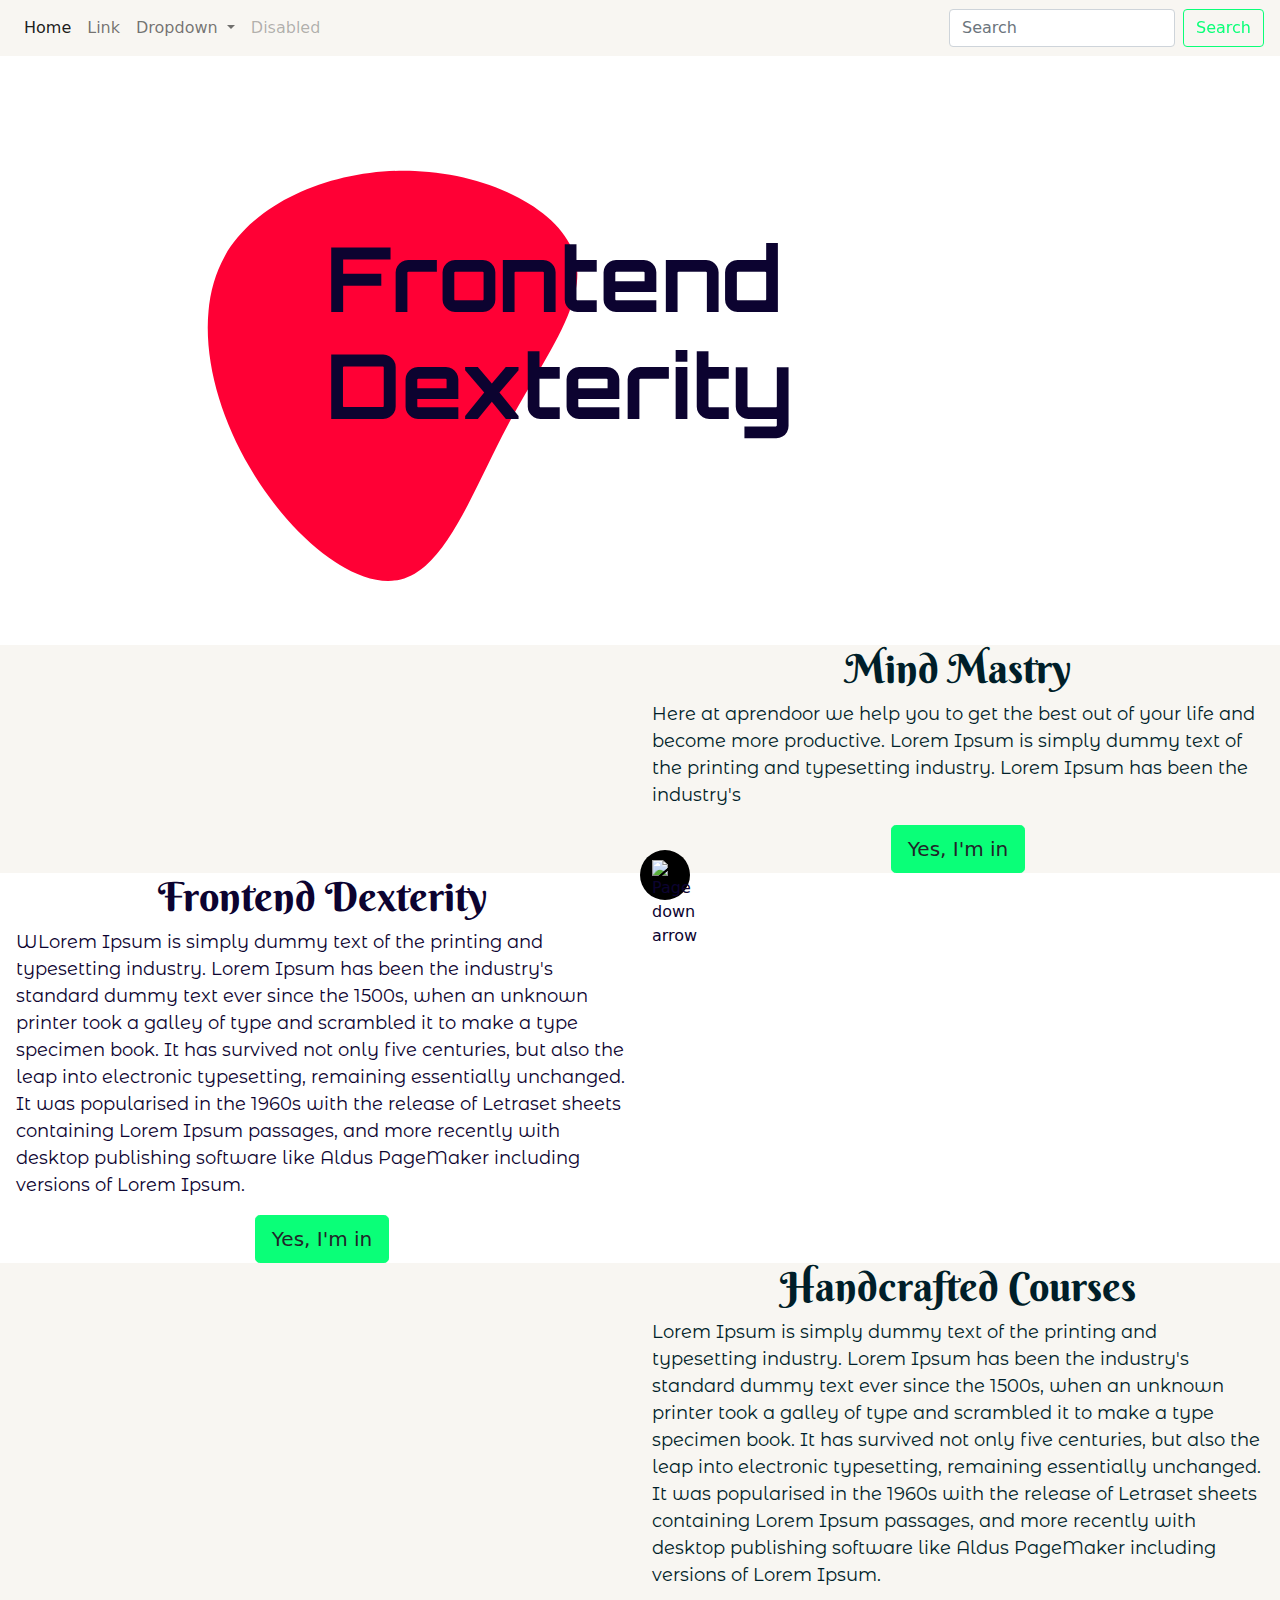
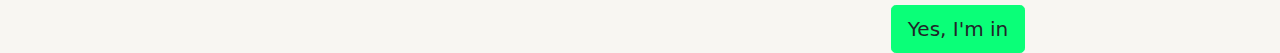
==== fake-index.html @ 26c96b70 "website initial update" ====
<!DOCTYPE html>
<html lang="en">
<head>
    <meta charset="UTF-8">
    <meta name="viewport" content="width=device-width, initial-scale=1.0">
    <link href="https://fonts.googleapis.com/css2?family=Berkshire+Swash&family=Bitter&family=Chelsea+Market&family=Cinzel+Decorative:wght@900&family=Montserrat+Alternates:wght@500&family=Montserrat+Subrayada:wght@700&family=Montserrat:wght@500&family=Orbitron:wght@500&family=Righteous&family=Rubik&display=swap" rel="stylesheet">
    <link rel="stylesheet" href="css/custom-bootstrap.css">
    <link rel="stylesheet" href="css/custom-style.css">
    <script src="../Aprendoor/js/lottie-player.js"></script>
    
    <title>Aprendoor</title>
</head>
<body>
    
    <nav class="navbar navbar-expand-lg navbar-light bg-light"> <!--Navigation bar-->
        <div class="container-fluid">
            <img src="media/anim-aprendoor.gif" alt="">
          <!-- <a class="navbar-brand" href="#">Aprendoor</a> -->
          <button class="navbar-toggler" type="button" data-toggle="collapse" data-target="#navbarSupportedContent" aria-controls="navbarSupportedContent" aria-expanded="false" aria-label="Toggle navigation">
            <span class="navbar-toggler-icon"></span>
          </button>
          <div class="collapse navbar-collapse" id="navbarSupportedContent">
            <ul class="navbar-nav mr-auto mb-2 mb-lg-0">
              <li class="nav-item">
                <a class="nav-link active" aria-current="page" href="#">Home</a>
              </li>
              <li class="nav-item">
                <a class="nav-link" href="#">Link</a>
              </li>
              <li class="nav-item dropdown">
                <a class="nav-link dropdown-toggle" href="#" id="navbarDropdown" role="button" data-toggle="dropdown" aria-expanded="false">
                  Dropdown
                </a>
                <ul class="dropdown-menu" aria-labelledby="navbarDropdown">
                  <li><a class="dropdown-item" href="#">Action</a></li>
                  <li><a class="dropdown-item" href="#">Another action</a></li>
                  <li><hr class="dropdown-divider"></li>
                  <li><a class="dropdown-item" href="#">Something else here</a></li>
                </ul>
              </li>
              <li class="nav-item">
                <a class="nav-link disabled" href="#" tabindex="-1" aria-disabled="true">Disabled</a>
              </li>
            </ul>
            <form class="d-flex">
              <input class="form-control mr-2" type="search" placeholder="Search" aria-label="Search">
              <button class="btn btn-outline-success" type="submit">Search</button>
            </form>
          </div>
        </div>
      </nav> <!--ENd of navigation bar-->

    
    <div class="container-fluid main-container "   > <!-- Main container FLuid-->

      
    <div class="row mx-0"> <!--  Main row -->
          <div class="down-arrow">
            <img src="../Aprendoor/media/arrow-down.svg" alt="Page down arrow" >
          </div>
          <div class="particles-js">
            <div id = "particles-js"></div>
          </div>
          
            <div class="col hero-col"> <!-- carousel col -->
                <div id="carouselExampleControls" class="carousel slide" data-ride="carousel">
                    <div class="carousel-inner">

                      <div class="carousel-item  active" data-interval="10000" >
                        <h1 class= "svg-text ">Frontend Dexterity</h1>                         
                        <svg class="blob" viewBox="-30 0 400 180" xmlns="http://www.w3.org/2000/svg">                            
                            <path fill="#FF0035" d="M49.3,-36.1C53.5,-21.3,39.2,-3.5,27.9,17.6C16.6,38.7,8.3,63.1,-6.2,66.7C-20.7,70.3,-41.4,53.1,-54.3,31C-67.3,8.9,-72.5,-18,-62.2,-36.3C-51.8,-54.6,-25.9,-64.4,-1.7,-63.4C22.6,-62.4,45.2,-50.8,49.3,-36.1Z" transform="translate(100 100)" />
                          </svg>                        
                      </div>

                      <div class="carousel-item" data-interval="10000">
                        <h1 class= "svg-text">Mind Mastery</h1>
                        <div >
                        <svg class="blob" viewBox="-40 15 400 180" xmlns="http://www.w3.org/2000/svg">
                            <path fill="#4ad128" d="M50.6,-41.8C64.4,-36.8,73.6,-18.4,71.6,-2C69.7,14.5,56.6,29,42.8,42C29,55,14.5,66.6,-1,67.5C-16.4,68.5,-32.8,58.9,-48.2,45.9C-63.6,32.8,-78,16.4,-79.8,-1.8C-81.6,-20,-70.8,-40.1,-55.5,-45C-40.1,-49.9,-20,-39.8,-0.8,-39C18.4,-38.2,36.8,-46.7,50.6,-41.8Z" transform="translate(100 100)" />
                          </svg>
                        </div>
                      </div>

                      <div class="carousel-item" data-interval="10000">
                        <h1 class= "svg-text ">Code Generators</h1>
                        <svg class="blob" viewBox="-30 0 400 180" xmlns="http://www.w3.org/2000/svg">
                            <path fill="#910da8" d="M52.2,-32.9C59,-18.3,50,2.7,38.6,23.7C27.3,44.8,13.6,65.9,-0.5,66.2C-14.7,66.5,-29.4,46,-41.5,24.5C-53.6,3,-63.1,-19.4,-55.7,-34.4C-48.4,-49.3,-24.2,-56.7,-0.8,-56.3C22.7,-55.8,45.3,-47.5,52.2,-32.9Z" transform="translate(100 100)" />
                          </svg>  
                      </div>

                      <div class="carousel-item" data-interval="10000">
                        <h1 class= "svg-text  ">Almighty Python</h1>
                        <svg class="blob" viewBox="-10 0 400 180" xmlns="http://www.w3.org/2000/svg">
                            <path fill="#F0C808" d="M51.6,-43.5C66.7,-36.5,78.6,-18.3,73.8,-4.8C69,8.6,47.4,17.3,32.3,31.4C17.3,45.6,8.6,65.4,1,64.4C-6.7,63.4,-13.3,41.7,-20.3,27.5C-27.2,13.3,-34.3,6.7,-40.5,-6.2C-46.7,-19,-51.9,-38,-44.9,-45C-38,-51.9,-19,-46.8,-0.4,-46.5C18.3,-46.1,36.5,-50.5,51.6,-43.5Z" transform="translate(100 100)" />
                          </svg>
                      </div>

                      <div class="carousel-item " data-interval="10000">
                        <h1 class= "svg-text ">Essential AI & ML </h1>
                        <svg class="blob" viewBox="-50 0 400 180" xmlns="http://www.w3.org/2000/svg">
                            <path fill="#2c1199" d="M33.8,-37.3C48.6,-27.9,68.6,-21.8,74.8,-9.8C81,2.2,73.3,20,61.4,30.5C49.5,41,33.3,44.1,20.4,43.2C7.5,42.4,-2.2,37.5,-17.8,37C-33.4,36.5,-54.9,40.3,-66.8,32.4C-78.7,24.5,-81,4.9,-78,-14C-74.9,-32.9,-66.5,-51,-52.6,-60.6C-38.7,-70.2,-19.4,-71.1,-4.9,-65.3C9.5,-59.4,19,-46.7,33.8,-37.3Z" transform="translate(100 100)" />
                          </svg>      
                      </div>

                      <div class="carousel-item" data-interval="10000">
                        <h1 class= "svg-text  ">Handcrafted Courses</h1>
                        <svg class="blob" viewBox="-30 6 400 180" xmlns="http://www.w3.org/2000/svg">
                            <path fill="#F0C808" d="M48.8,-45.1C55.4,-30.6,47.5,-10.8,40.3,4.5C33.1,19.8,26.5,30.5,12.8,43.7C-0.9,56.8,-21.6,72.4,-33.6,67.5C-45.7,62.6,-49,37.3,-52.4,14.3C-55.7,-8.6,-59.1,-29.2,-50.4,-44.2C-41.6,-59.2,-20.8,-68.6,0.1,-68.7C21.1,-68.8,42.1,-59.6,48.8,-45.1Z" transform="translate(100 100)" />
                          </svg>       
                      </div>

                      <div class="carousel-item" data-interval="10000">
                        <h1 class= "svg-text ">Awesome Resources and Reviews</h1>
                        <svg class="blob" viewBox="-40 0 400 180" xmlns="http://www.w3.org/2000/svg">
                            <path fill="#f74d0a" d="M25,-42.1C32.1,-29.2,37.4,-21.5,46.9,-10.8C56.5,-0.1,70.4,13.7,66,19.6C61.5,25.5,38.6,23.6,24.5,33.3C10.5,43,5.2,64.4,-6.8,73.8C-18.9,83.2,-37.8,80.6,-47.8,69.6C-57.9,58.6,-59,39,-62.9,21.7C-66.7,4.4,-73.3,-10.8,-69.9,-23.1C-66.4,-35.5,-53,-45,-39.7,-55.9C-26.4,-66.7,-13.2,-78.9,-2.1,-76C8.9,-73,17.9,-55,25,-42.1Z" transform="translate(100 100)" />
                          </svg>
                      </div>
                      
                      <div class="carousel-item" data-interval="10000">
                        <h1 class= "svg-text ">Codepen & Github collections</h1>
                        <svg class="blob" viewBox="-8 0 400 180" xmlns="http://www.w3.org/2000/svg">
                            <path fill="#187a01" d="M29.3,-45.2C36.6,-35,40.3,-24.6,49.1,-12.4C57.9,-0.2,71.8,13.8,69.4,23C67,32.2,48.3,36.5,34,39C19.8,41.6,9.9,42.4,2.5,39C-5,35.6,-9.9,28,-22.7,25C-35.5,22,-56.1,23.5,-69.4,14.9C-82.7,6.4,-88.7,-12.2,-79.6,-21.5C-70.5,-30.7,-46.4,-30.7,-30.7,-38.2C-14.9,-45.7,-7.4,-60.7,1.8,-63.1C11,-65.5,22,-55.4,29.3,-45.2Z" transform="translate(100 100)" />
                          </svg>
                      </div>

                      <div class="carousel-item" data-interval="10000">
                        <h1 class= "svg-text ">Interviews & All</h1>
                        <svg class="blob" viewBox="-30 15 400 180" xmlns="http://www.w3.org/2000/svg">
                            <path fill="#fc0595 " d="M42.2,-41.6C47.5,-36.9,39.6,-18.5,39.2,-0.4C38.8,17.7,46,35.4,40.7,47.2C35.4,58.9,17.7,64.6,-1.1,65.7C-19.9,66.8,-39.7,63.2,-52.6,51.5C-65.5,39.7,-71.4,19.9,-69.5,1.9C-67.6,-16.1,-57.9,-32.2,-45.1,-36.9C-32.2,-41.6,-16.1,-34.8,1.2,-36C18.5,-37.2,36.9,-46.3,42.2,-41.6Z" transform="translate(100 100)" />
                          </svg>
                      </div>
                      
                    </div>
                    <a class="carousel-control-prev" href="#carouselExampleControls" role="button" data-slide="prev">
                      <span class="carousel-control-prev-icon" aria-hidden="true"></span>
                      <span class="sr-only">Previous</span>
                    </a>
                    <a class="carousel-control-next" href="#carouselExampleControls" role="button" data-slide="next">
                      <span class="carousel-control-next-icon" aria-hidden="true"></span>
                      <span class="sr-only">Next</span>
                    </a>
                  </div>
            </div>  <!-- End of carousel col -->
        
        
    </div> <!-- End Main row -->

    <div class="container-fluid mt-4 bg-light text-dark"> <!--Front ENd -->
        <div class="row">
            <div class="col " >   <!--First block-->
              <lottie-player src="../Aprendoor/json/fox.json"  background="transparent"  speed="1"  loop  autoplay></lottie-player>
            </div>
            <div class="col content-discription-block">
              <h1>Mind Mastry</h1>
              <p>Here at aprendoor we help you to get the best out of your life and become more productive.
                Lorem Ipsum is simply dummy text of the printing and typesetting industry. Lorem Ipsum has been the industry's 
              </p>
              <button type="button" class="btn btn-success btn-lg">Yes, I'm in</button>
            </div>

        </div> <!--End of row-->

    </div> <!-- End of Front ENd -->
    
    <div class="container-fluid"> <!--Front ENd -->
        <div class="row">
            <div class="col content-discription-block ">   <!--Second block-->
              <h1>Frontend Dexterity</h1>
              <p>WLorem Ipsum is simply dummy text of the printing and typesetting industry. Lorem Ipsum has been the industry's standard dummy text ever since the 1500s, when an unknown printer took a galley of type and scrambled it to make a type specimen book. It has survived not only five centuries, but also the leap into electronic typesetting, remaining essentially unchanged. It was popularised in the 1960s with the release of Letraset sheets containing Lorem Ipsum passages, and more recently with desktop publishing software like Aldus PageMaker including versions of Lorem Ipsum.</p>
              <button type="button" class="btn btn-success btn-lg">Yes, I'm in</button>
            </div>
            <div class="col">
              <lottie-player src="../Aprendoor/json/html-css-crane.json"  background="transparent"  speed="1"  loop  autoplay></lottie-player>
            </div>

        </div> <!--End of row-->

    </div> <!-- End of Front ENd -->
    
    <div class="container-fluid bg-light text-dark"> <!--Front ENd -->
        <div class="row">
            <div class="col ">    <!--Third block-->
              <lottie-player src="../Aprendoor/json/articles.json"  background="transparent"  speed=".1"  loop  autoplay></lottie-player>
            </div>
            <div class="col content-discription-block">
              <h1>Handcrafted Courses</h1>
              <p>Lorem Ipsum is simply dummy text of the printing and typesetting industry. Lorem Ipsum has been the industry's standard dummy text ever since the 1500s, when an unknown printer took a galley of type and scrambled it to make a type specimen book. It has survived not only five centuries, but also the leap into electronic typesetting, remaining essentially unchanged. It was popularised in the 1960s with the release of Letraset sheets containing Lorem Ipsum passages, and more recently with desktop publishing software like Aldus PageMaker including versions of Lorem Ipsum.</p>
              <button type="button" class="btn btn-success btn-lg">Yes, I'm in</button>
            </div>
            
        </div> <!--End of row-->

    </div> <!-- End of Front ENd -->
    
    <div class="container-fluid"> <!--Front ENd -->
        <div class="row">
            <div class="col">     <!--Four block-->

            </div>
            <div class="col">

            </div>

        </div> <!--End of row-->

    </div> <!-- End of Front ENd -->
    </div>  <!-- ENd Main container FLuid-->
    
    
    <!--Footer area-->

    <!--End of Footer area-->

    
    <!--js for particle bg-->
    <script src="https://cdn.jsdelivr.net/npm/particles.js@2/particles.min.js"></script>
    <script src="js/particle-custom.js"></script>
    <!--Bootstrap and main Js -->
    <script src="js/main.js"></script>
    <script src="js/bootstrap.bundle.js"></script>
</body>
</html>
---- css/custom-style.css ----
html,body{
    background-color: white;
    color: rgb(12, 3, 48);
}
p{
    font-size: 18px !important;
    font-family: 'Montserrat Alternates', sans-serif !important;
}
h1{
    font-family: 'Berkshire Swash', cursive;
}
h2,h3,h4,h5,h6{
    font-family: 'Bitter', serif;
    /* font-family: 'Berkshire Swash', cursive; */
}
.navbar{
    z-index: 9999;
}
/* down-arrow */
.down-arrow{
    /* Enabled for white mode */
    border-radius: 50%;
    background-color: black;
    padding-top: 10px;
/* till here */
    position: absolute;
    width: 50px;
    height: 50px;
    bottom: 0px;
    left: 50%;
    z-index: 50;
    animation: down-button 2s linear infinite ;
}
@keyframes down-button{
    50%{ 
        transform: translateY(10px);
    }    
} 
/* End of down-arrow */

.main-container{
    padding:0 !important;
}
.color-dark{
    color: #001E29;
    display: inline-block;
}
.hero-col{
    pointer-events: none;
}
.particles-js{
    position: absolute;
    right: 0px;
    bottom: 0px;
    top:0px;
    left: 0px;
    width: 100%;
    overflow: hidden;
}
.blob{
    /* position: relative; */
    height: auto;
    display: flex;
    align-items: center;
    justify-content: center;
    float: right;    
}
.svg-text{    
    font-size: 7vw;
    font-weight: 700;
    /* font-family: monospace; */
    font-family: 'Orbitron', sans-serif;
    position: absolute;
    left: 50%;
    bottom:50%;
    transform: translate(-50%,50%);
    /* mix-blend-mode: difference;    Disabled just for white mode */
}
.content-discription-block{
    display: flex;
    flex-direction: column;
    align-items: center;
    justify-content: center;
}












/* Mind Mastery Section   */

.main-slanted-div{    
    width: 100%;
    height: 100%;
    display: flex;
    flex-direction: column;
    justify-content: center;
    align-items: center;
    text-align: center;    
    z-index: 1;
    position: relative;
    overflow: hidden;
    
}
.wave{
    position: absolute;
    top:0;
    right:0;
    left:0;
    bottom: 0;
    z-index: -1;
}

.mind-mastery-color{    
    font-family: 'Cinzel Decorative', cursive;
    z-index: 0;
}
.main-slanted-div::before{
    position: absolute;;
    background: linear-gradient(105deg,rgba(10, 255, 120,0.5),rgba(255, 255, 255,0.5));
    width: 100%;
    height: 100%;
    content: "";
    top:0px;
    bottom:0px;
    right: 0px;
    left: 0px;
    z-index: -1;
}

.mind-mastery-color::after{
    /* background:  url(../media/treeDoodlebear.png) no-repeat 70% bottom; */
    background: url(../media/squiggles\ sprat.png);
    background-size: 10cm;
    position: absolute;;
    width: 100%;
    height: 100%;
    content: "";
    top:0px;
    bottom:0px;
    right: 0px;
    left: 0px;
    /* -webkit-animation: bg-walk 100s infinite 0s forwards linear ;
    -moz-animation: bg-walk 100s infinite 0s forwards linear ;
    animation: bg-walk 100s infinite 0s forwards linear ; */
    z-index: -10;    
}


@-moz-keyframes bg-walk {
    0%{margin-left: 0px; }
    100%{ margin-left: -1000px;}
}
@-webkit-keyframes bg-walk {
    0%{margin-left: 0px;}
    100%{margin-left: -1000px;}
}
@keyframes bg-walk {
    0%{margin-left: 0px;}
    100%{margin-left: -1000px;}
}

.mm-content-container{
    
    background: linear-gradient(-45deg,rgba(74, 209, 40,.5),rgba(255,255,255,.4)),url(/Aprendoor/media/squiggles\ yellow-ribbon.png) left bottom  no-repeat,url(/Aprendoor/media/miroodles\ cloud-melon.png) right top no-repeat,url(/Aprendoor/media/squiggles\ sprat.png) center center no-repeat,url(/Aprendoor/media/treeDoodlebird.png) bottom right no-repeat,url(/Aprendoor/media/squiggles.png) top left no-repeat;
    background-attachment: fixed;
    background-size: cover,20vw,20vw,20vw,20vw,20vw;
    z-index: -1;    
}

.card-category{
    margin-bottom: 50px;
    border-radius: 2%;
    box-shadow: 0 0 5px 0px #a9aca9;
    display: flex !important;
    flex-direction: column;
    justify-content: center;
    align-items: center;
    text-align: center;
}
.card-category:hover{
    box-shadow: 0 0 2px 1px rgb(74, 209, 40) inset;
}
.card{
    margin-bottom: 50px;
    border-radius: 2%;
    box-shadow: 0 0 5px 0px #a9aca9;
}

.divider-mid{
    position: relative;
    background-color: hotpink;
    width: 300px;
    height: 2px;
    left: 50%;
    bottom: -50px;
    transform: translateX(-50%);
}
/* End of Mind mastery section */



.card-category-flat{
    display: block;
    float: right;
}
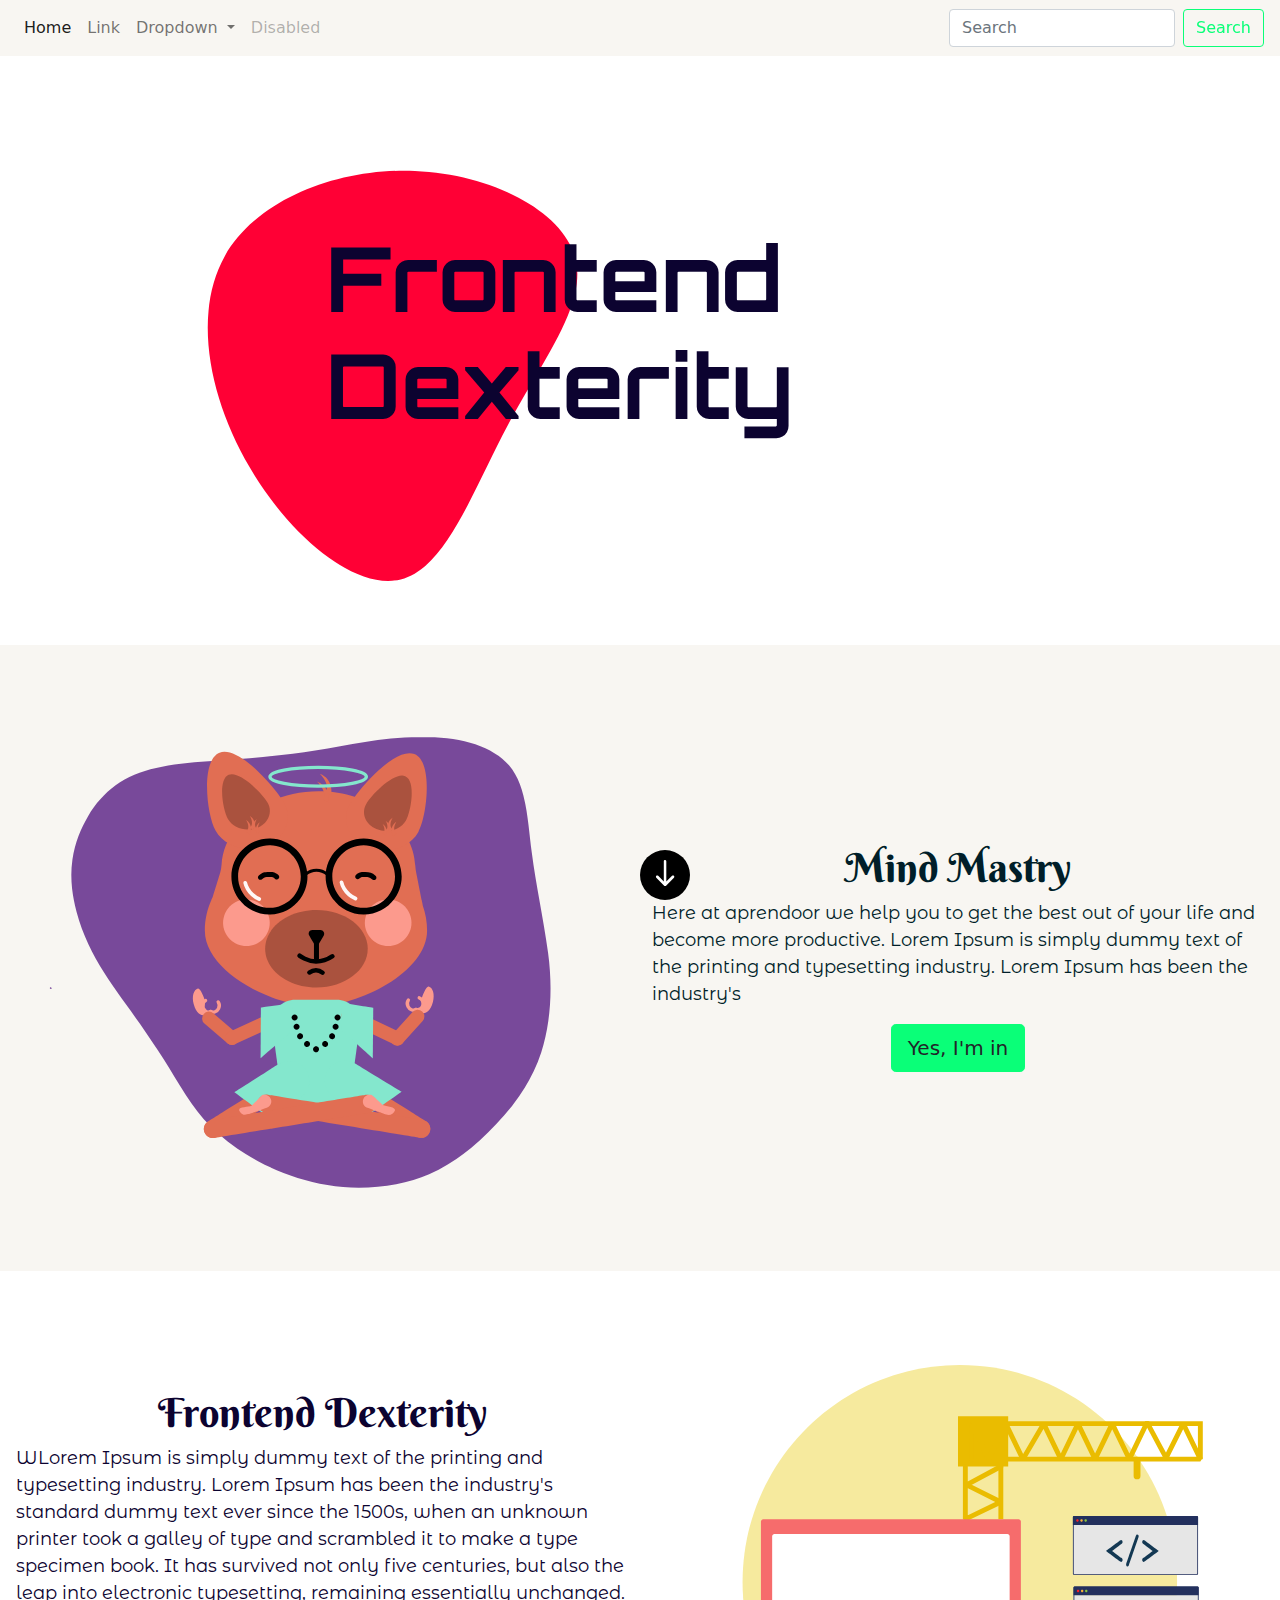
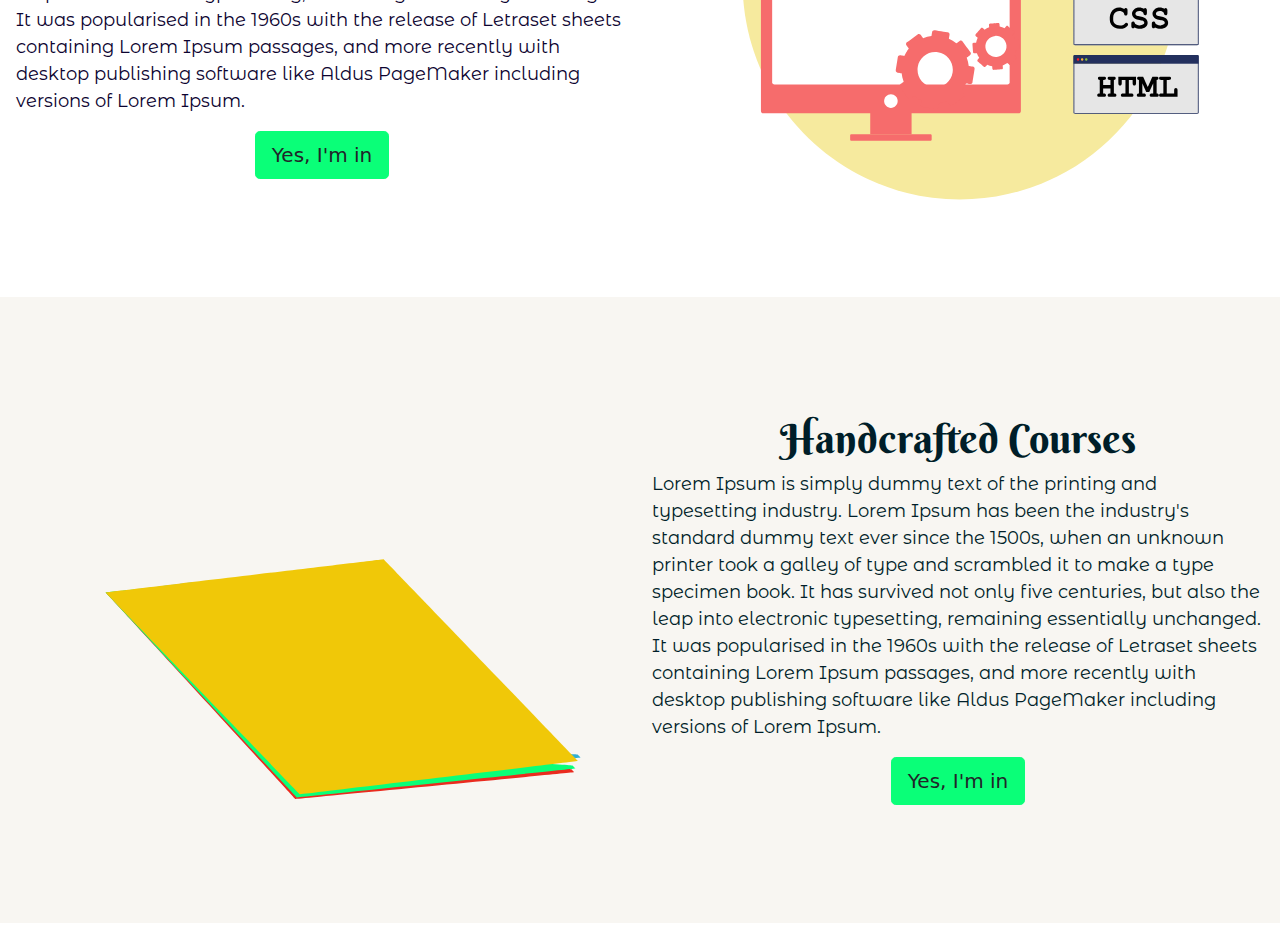
==== commit 2359ed28: "index connected to the mind mastery" ====
--- a/fake-index.html
+++ b/fake-index.html
@@ -6,7 +6,7 @@
     <link href="https://fonts.googleapis.com/css2?family=Berkshire+Swash&family=Bitter&family=Chelsea+Market&family=Cinzel+Decorative:wght@900&family=Montserrat+Alternates:wght@500&family=Montserrat+Subrayada:wght@700&family=Montserrat:wght@500&family=Orbitron:wght@500&family=Righteous&family=Rubik&display=swap" rel="stylesheet">
     <link rel="stylesheet" href="css/custom-bootstrap.css">
     <link rel="stylesheet" href="css/custom-style.css">
-    <script src="../Aprendoor/js/lottie-player.js"></script>
+    <script src="/js/lottie-player.js"></script>
     
     <title>Aprendoor</title>
 </head>
@@ -56,7 +56,7 @@
       
     <div class="row mx-0"> <!--  Main row -->
           <div class="down-arrow">
-            <img src="../Aprendoor/media/arrow-down.svg" alt="Page down arrow" >
+            <img src="/assets/img/arrow-down.svg" alt="Page down arrow" >
           </div>
           <div class="particles-js">
             <div id = "particles-js"></div>
@@ -149,7 +149,7 @@
     <div class="container-fluid mt-4 bg-light text-dark"> <!--Front ENd -->
         <div class="row">
             <div class="col " >   <!--First block-->
-              <lottie-player src="../Aprendoor/json/fox.json"  background="transparent"  speed="1"  loop  autoplay></lottie-player>
+              <lottie-player src="/assets/json/fox.json"  background="transparent"  speed="1"  loop  autoplay></lottie-player>
             </div>
             <div class="col content-discription-block">
               <h1>Mind Mastry</h1>
@@ -171,7 +171,7 @@
               <button type="button" class="btn btn-success btn-lg">Yes, I'm in</button>
             </div>
             <div class="col">
-              <lottie-player src="../Aprendoor/json/html-css-crane.json"  background="transparent"  speed="1"  loop  autoplay></lottie-player>
+              <lottie-player src="/assets/json/html-css-crane.json"  background="transparent"  speed="1"  loop  autoplay></lottie-player>
             </div>
 
         </div> <!--End of row-->
@@ -181,7 +181,7 @@
     <div class="container-fluid bg-light text-dark"> <!--Front ENd -->
         <div class="row">
             <div class="col ">    <!--Third block-->
-              <lottie-player src="../Aprendoor/json/articles.json"  background="transparent"  speed=".1"  loop  autoplay></lottie-player>
+              <lottie-player src="/assets/json/articles.json"  background="transparent"  speed=".1"  loop  autoplay></lottie-player>
             </div>
             <div class="col content-discription-block">
               <h1>Handcrafted Courses</h1>
@@ -215,9 +215,9 @@
     
     <!--js for particle bg-->
     <script src="https://cdn.jsdelivr.net/npm/particles.js@2/particles.min.js"></script>
-    <script src="js/particle-custom.js"></script>
+    <script src="/js/particle-custom.js"></script>
     <!--Bootstrap and main Js -->
-    <script src="js/main.js"></script>
-    <script src="js/bootstrap.bundle.js"></script>
+    <script src="/js/main.js"></script>
+    <script src="/js/bootstrap.bundle.js"></script>
 </body>
 </html>--- a/css/custom-style.css
+++ b/css/custom-style.css
@@ -137,8 +137,8 @@
 }
 
 .mind-mastery-color::after{
-    /* background:  url(../media/treeDoodlebear.png) no-repeat 70% bottom; */
-    background: url(../media/squiggles\ sprat.png);
+    /* background:  url(../assets/img/treeDoodlebear.png) no-repeat 70% bottom; */
+    background: url(../assets/img/squiggles\ sprat.png);
     background-size: 10cm;
     position: absolute;;
     width: 100%;
@@ -170,7 +170,7 @@
 
 .mm-content-container{
     
-    background: linear-gradient(-45deg,rgba(74, 209, 40,.5),rgba(255,255,255,.4)),url(/Aprendoor/media/squiggles\ yellow-ribbon.png) left bottom  no-repeat,url(/Aprendoor/media/miroodles\ cloud-melon.png) right top no-repeat,url(/Aprendoor/media/squiggles\ sprat.png) center center no-repeat,url(/Aprendoor/media/treeDoodlebird.png) bottom right no-repeat,url(/Aprendoor/media/squiggles.png) top left no-repeat;
+    background: linear-gradient(-45deg,rgba(74, 209, 40,.5),rgba(255,255,255,.4)),url(/../assets/img/squiggles\ yellow-ribbon.png) left bottom  no-repeat,url(/../assets/img/miroodles\ cloud-melon.png) right top no-repeat,url(/../assets/img/squiggles\ sprat.png) center center no-repeat,url(/../assets/img/treeDoodlebird.png) bottom right no-repeat,url(/../assets/img/squiggles.png) top left no-repeat;
     background-attachment: fixed;
     background-size: cover,20vw,20vw,20vw,20vw,20vw;
     z-index: -1;    
